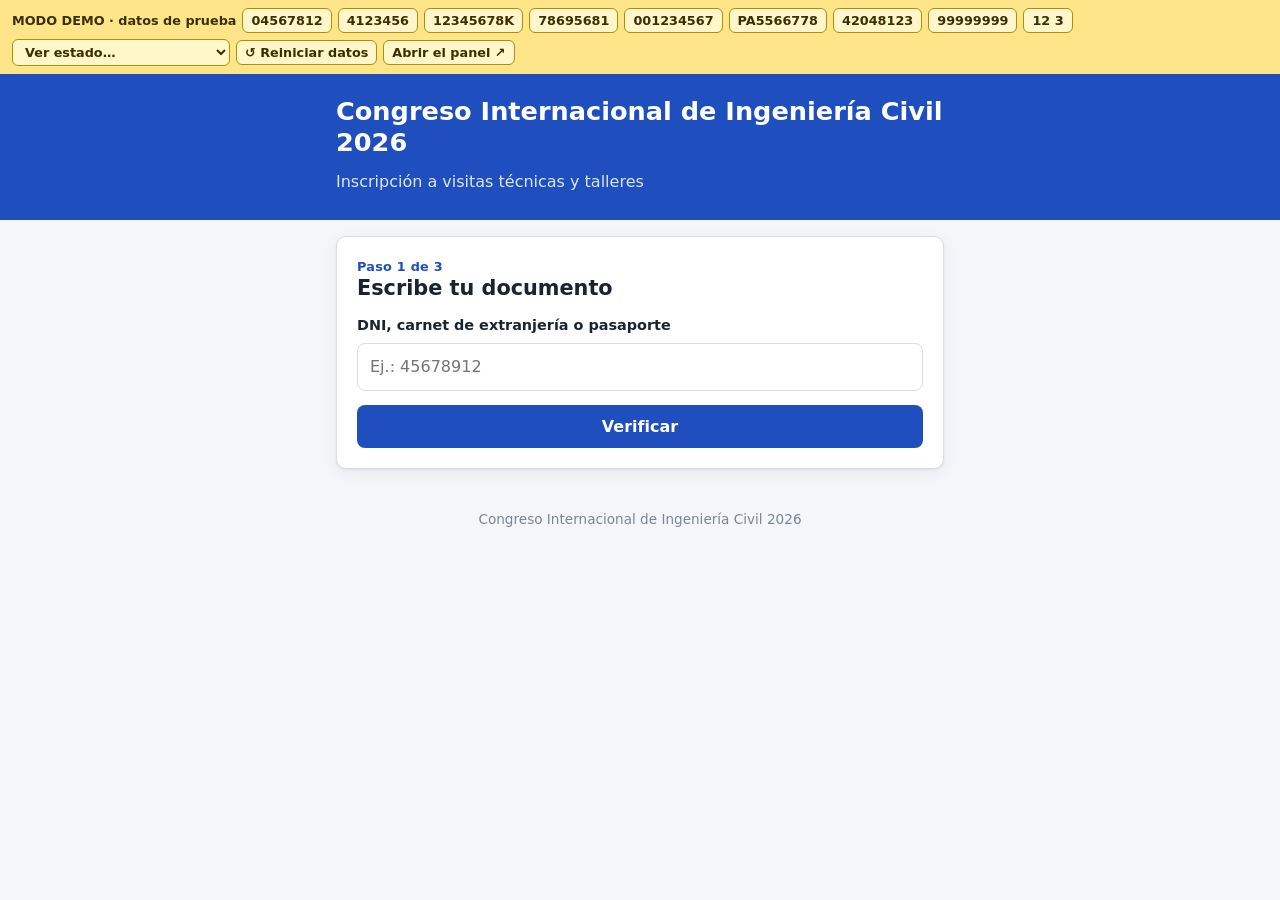
==== docs/index.html @ 5fbedbab "Inscripciones CIIC 2026: base inicial hasta el Sprint 3.2 Sistema de inscripción a visitas técnicas " ====
<!DOCTYPE html>
<html lang="es">
<head>
<meta charset="utf-8">
<meta name="viewport" content="width=device-width, initial-scale=1">
<title>Inscripción · visitas técnicas y talleres</title>
<link rel="stylesheet" href="base.css">
<script src="config.js"></script>
</head>
<body>
<!-- ═══════════════════════════════════════════════════════════════════════
     PÁGINA DEL PARTICIPANTE · contrato v5.5 (documentación, sección 13)
     Para tu diseño: cambia base.css, los textos visibles y el orden visual.
     CONSERVA: ids, atributos data-*, los tres <section data-pantalla> y el
     bloque <script>. La lista completa está en LEEME-DISENO.md.
     ═══════════════════════════════════════════════════════════════════════ -->
<div class="banner" id="banner" role="status" hidden></div>
<div class="demo-cinta" id="demo-cinta" data-demo hidden></div>

<header class="cabecera">
  <div class="contenido">
    <h1 id="evento">Congreso</h1>
    <p>Inscripción a visitas técnicas y talleres</p>
  </div>
</header>

<main class="contenido">
  <!-- Pantalla 1 · documento -->
  <section class="tarjeta" data-pantalla="1" aria-labelledby="t1">
    <div class="paso">Paso 1 de 3</div>
    <h2 id="t1">Escribe tu documento</h2>
    <form id="form-doc" novalidate>
      <label for="doc">DNI, carnet de extranjería o pasaporte</label>
      <input id="doc" name="doc" autocomplete="off" maxlength="20" placeholder="Ej.: 45678912" required>
      <button class="boton ancho-total" id="btn-verificar" type="submit">Verificar</button>
    </form>
    <div id="msg-1" aria-live="polite"></div>
  </section>

  <!-- Pantalla 2 · elección y datos -->
  <section class="tarjeta" data-pantalla="2" aria-labelledby="t2" hidden>
    <div class="paso">Paso 2 de 3</div>
    <h2 id="t2">Elige tus actividades</h2>
    <div id="msg-verif" aria-live="polite"></div>
    <div id="dias"></div>
    <form id="form-datos" novalidate>
      <h3 class="dia">Tus datos</h3>
      <div class="dos-col">
        <div><label for="nombres">Nombres</label><input id="nombres" autocomplete="given-name" maxlength="60" required></div>
        <div><label for="apellidos">Apellidos</label><input id="apellidos" autocomplete="family-name" maxlength="60" required></div>
      </div>
      <label for="correo">Correo institucional</label>
      <input id="correo" type="email" autocomplete="email" maxlength="100" placeholder="nombre.apellido@universidad.edu.pe" required>
      <label for="celular">Celular con WhatsApp</label>
      <div class="fila">
        <select id="pais" aria-label="Código de país">
          <option value="PE">🇵🇪 +51</option><option value="CL">🇨🇱 +56</option><option value="CO">🇨🇴 +57</option>
          <option value="EC">🇪🇨 +593</option><option value="BO">🇧🇴 +591</option><option value="AR">🇦🇷 +54</option>
          <option value="MX">🇲🇽 +52</option><option value="BR">🇧🇷 +55</option><option value="VE">🇻🇪 +58</option>
          <option value="PY">🇵🇾 +595</option><option value="UY">🇺🇾 +598</option><option value="ES">🇪🇸 +34</option><option value="US">🇺🇸 +1</option>
        </select>
        <input id="celular" inputmode="tel" autocomplete="tel-national" maxlength="20" placeholder="987654321" required>
      </div>
      <label class="casilla"><input type="checkbox" id="acepta"> <span>Leí el <button type="button" class="enlace" id="btn-aviso">aviso de privacidad</button> y acepto que la organización use mis datos para esta inscripción y me contacte por WhatsApp para coordinar mis actividades.</span></label>
      <div id="msg-2" aria-live="polite"></div>
      <button class="boton ancho-total" id="btn-confirmar" type="submit">Confirmar inscripción</button>
      <button class="boton secundario ancho-total" id="btn-volver" type="button">Cambiar documento</button>
    </form>
  </section>

  <!-- Pantalla 3 · confirmación (se muestra una sola vez; sin código) -->
  <section class="tarjeta" data-pantalla="3" aria-labelledby="titulo-3" hidden>
    <div class="paso">Paso 3 de 3</div>
    <h2 id="titulo-3">¡Inscripción confirmada!</h2>
    <div class="mensaje" data-estilo="aviso" id="aviso-unica">Esta confirmación se muestra una sola vez: entra ahora a tus grupos o toma una captura de pantalla.</div>
    <dl class="comprobante" id="comprobante"></dl>
    <button class="boton secundario ancho-total" id="btn-imprimir" type="button">Guardar como PDF</button>
    <button class="boton secundario ancho-total" id="btn-inicio" type="button">Volver al inicio</button>
  </section>
</main>
<footer class="pie" id="pie"></footer>

<dialog id="dlg-aviso" aria-labelledby="dlg-aviso-t">
  <h3 id="dlg-aviso-t">Aviso de privacidad</h3>
  <div id="dlg-aviso-texto" class="aviso-texto"></div>
  <div class="botones" style="margin-top:12px"><button class="boton" id="dlg-aviso-ok" type="button">Entendido</button></div>
</dialog>

<script>
(() => {
  'use strict';
  const CFG = window.CIIC_CONFIG || {};
  const DEMO = String(CFG.MODO || '').toLowerCase() === 'demo';
  const API = String(CFG.API_URL || '').trim().replace(/\/+$/, '');
  const ANON = String(CFG.ANON_KEY || '').trim();
  const CABECERAS = Object.assign({ 'Content-Type': 'application/json', apikey: ANON }, /^eyJ/.test(ANON) ? { Authorization: 'Bearer ' + ANON } : {});
  const ESTILO = { ok: 'exito', registrado: 'exito', duplicado: 'aviso', cerrado: 'aviso', recargar: 'aviso', lleno: 'aviso', no_disponible: 'aviso', ocupado: 'aviso',
                   espera: 'aviso', sin_conexion: 'aviso', etapa_no_habilitada: 'info', visita_no_habilitada: 'info', info: 'info' };
  const $ = (id) => document.getElementById(id);
  const el = (tag, attrs, texto) => {      // todo con textContent: nunca innerHTML con datos de personas
    const e = document.createElement(tag);
    Object.entries(attrs || {}).forEach(([k, v]) => { if (v !== undefined && v !== null && v !== false) e.setAttribute(k, v === true ? '' : v); });
    if (texto != null) e.textContent = texto;
    return e;
  };
  const esperar = (ms) => new Promise((r) => setTimeout(r, ms));
  const uuid = () => (crypto.randomUUID ? crypto.randomUUID() : 'xxxxxxxx-xxxx-4xxx-yxxx-xxxxxxxxxxxx'.replace(/[xy]/g, (c) => {
    const r = Math.random() * 16 | 0; return (c === 'x' ? r : (r & 3 | 8)).toString(16); }));

  // Identificador del dispositivo (límite de intentos, R-25)
  const DISPOSITIVO = (() => {
    try { let d = localStorage.getItem('ciic_dispositivo'); if (!d) { d = uuid(); localStorage.setItem('ciic_dispositivo', d); } return d; } catch (e) { return uuid(); }
  })();

  // ── Llamada a la API · R-28 y retroceso: "ocupado" se reintenta rápido; sin red, espera creciente con azar ──
  async function api(datos, paciente, alEsperar) {
    const inicio = Date.now();
    for (let i = 1; ; i++) {
      if (!navigator.onLine) return { ok: false, tipo: 'sin_conexion', mensaje: 'Sin conexión: no se ha enviado nada. Revisa tu internet; la página se actualiza sola al volver.' };
      let r = null, red = false;
      try {
        if (DEMO) r = await window.CIIC_DEMO.api(datos, { dispositivo: DISPOSITIVO, red: 'demo' });
        else {
          const h = await fetch(API + '/rest/v1/rpc/api', { method: 'POST', headers: CABECERAS, body: JSON.stringify({ p: datos }) });
          const j = await h.json().catch(() => null);
          if (j && typeof j === 'object' && ('tipo' in j || 'ok' in j)) r = j; else red = true;
        }
      } catch (e) { red = true; }
      if (r && r.tipo !== 'ocupado') return r;
      if (!paciente && i >= 4) break;
      if (Date.now() - inicio > 180000) break;
      if (i >= 2 && alEsperar) alEsperar();
      const espera = red ? Math.min(8000, 500 * 2 ** (i - 1)) : 500 + Math.random() * 1500;
      await esperar(espera * (0.75 + Math.random() * 0.5));
    }
    return { ok: false, tipo: 'sin_conexion', mensaje: 'No pudimos conectarnos con el sistema. Revisa tu internet e inténtalo otra vez.' };
  }

  // ── Estado de la página ──
  let estado = null, verif = null, actividades = [], sel = [], cuenta = null, finCuenta = 0, tRefresco = null, simOffline = false;
  function pantalla(n) { document.querySelectorAll('[data-pantalla]').forEach((s) => { s.hidden = s.dataset.pantalla !== String(n); }); window.scrollTo({ top: 0 }); }
  const pantallaActual = () => +document.querySelector('[data-pantalla]:not([hidden])').dataset.pantalla;
  function mensaje(caja, r) {
    caja.textContent = '';
    if (!r) return;
    const texto = (r.mensaje || '') + (r.incidencia ? ' (Incidencia ' + r.incidencia + ')' : '');
    caja.appendChild(el('div', { class: 'mensaje', 'data-tipo': r.tipo, 'data-estilo': ESTILO[r.tipo] || 'error', role: ESTILO[r.tipo] === 'exito' ? 'status' : 'alert' }, texto));
  }
  const ocupado = (b, si, t) => { b.disabled = si; if (t) b.textContent = t; };

  // ── Franja: cuenta regresiva (R-27) o sin conexión ──
  function pintarBanner() {
    const b = $('banner');
    if (!navigator.onLine || simOffline) { b.hidden = false; b.dataset.tipo = 'sin_conexion'; b.textContent = 'Sin conexión · la página se actualizará cuando vuelva internet'; return; }
    if (estado && estado.abierto && cuenta != null) {
      const s = Math.max(0, Math.ceil((finCuenta - Date.now()) / 1000));
      b.hidden = false; b.dataset.tipo = 'aviso';
      b.textContent = 'Las inscripciones se cierran en ' + Math.floor(s / 60) + ':' + String(s % 60).padStart(2, '0') + '. Confirma tu elección antes.';
      if (s === 0) { cuenta = null; refrescar(); }
      return;
    }
    b.hidden = true;
  }
  setInterval(pintarBanner, 1000);

  // ── Refresco (R-28): cada "refresco" s, al volver la conexión y al volver a la pestaña; una sola llamada (D3) ──
  async function refrescar() {
    clearTimeout(tRefresco);
    if (navigator.onLine) {
      const p = pantallaActual();
      const e = await api({ action: 'estado', conActividades: p === 2 });
      if (e.tipo === 'estado') {
        estado = e; cuenta = e.cierraEn; finCuenta = Date.now() + (e.cierraEn || 0) * 1000;
        if (p === 2 && verif) {
          if (!e.abierto) volverAlInicio({ tipo: 'cerrado', mensaje: 'Las inscripciones se cerraron antes de que confirmaras. Tu elección no se guardó. Esta página se actualiza sola cuando vuelvan a abrir.' });
          else if (e.ronda !== verif.ronda) volverAlInicio({ tipo: 'recargar', mensaje: 'El sistema se actualizó mientras elegías. Vuelve a verificar tu documento.' }, verif.doc);
          else {
            const puede = e.etapasVisita.includes(verif.etapa);
            if (puede !== verif.puedeVisita) { verif.puedeVisita = puede; mensaje($('msg-verif'), { tipo: 'info', mensaje: puede ? 'Ahora tu etapa también puede elegir visitas técnicas.' : 'Tu etapa se inscribe en 2 talleres.' }); }
            if (e.actividades) { actividades = e.actividades; limpiarSeleccion(); pintarActividades(); }
          }
        } else if (p === 1) {
          const m = $('msg-1').firstChild;
          if (!e.abierto && (!m || m.dataset.tipo !== 'cerrado')) mensaje($('msg-1'), { tipo: 'cerrado', mensaje: 'Las inscripciones están cerradas en este momento. Esta página se actualiza sola cuando abran.' });
          if (e.abierto && m && m.dataset.tipo === 'cerrado') mensaje($('msg-1'), null);
        }
      }
    }
    pintarBanner();
    if (!document.hidden) tRefresco = setTimeout(refrescar, ((estado && estado.refresco) || 20) * 1000 * (0.75 + Math.random() * 0.5));
  }
  window.addEventListener('online', refrescar);
  window.addEventListener('offline', pintarBanner);
  document.addEventListener('visibilitychange', () => { if (!document.hidden) refrescar(); });

  function volverAlInicio(r, doc) { verif = null; sel = []; actividades = []; pantalla(1); $('doc').value = doc || ''; mensaje($('msg-1'), r); }

  // ── Pantalla 1 ──
  const limpiarDoc = (v) => String(v || '').toUpperCase().replace(/[\s.\-]/g, '');
  $('form-doc').addEventListener('submit', async (ev) => {
    ev.preventDefault();
    const doc = $('doc').value;
    if (!/^[A-Z0-9]{6,12}$/.test(limpiarDoc(doc)) || !/\d/.test(doc)) {      // se valida aquí para no gastar intentos
      return mensaje($('msg-1'), { tipo: 'formato', mensaje: 'Revisa el número: escribe tu DNI de 8 dígitos, o tu carnet de extranjería o pasaporte, sin espacios.' });
    }
    ocupado($('btn-verificar'), true, 'Verificando…');
    const r = await api({ action: 'verificar', dni: doc, dispositivo: DISPOSITIVO }, true,
      () => mensaje($('msg-1'), { tipo: 'espera', mensaje: 'Estás en la fila: hay mucha demanda. Seguimos intentando; no recargues la página.' }));
    ocupado($('btn-verificar'), false, 'Verificar');
    if (r.tipo === 'ok') {
      verif = r; actividades = r.actividades || []; sel = [];
      mensaje($('msg-1'), null); mensaje($('msg-verif'), r); mensaje($('msg-2'), null);
      pintarActividades(); pantalla(2);
    } else {
      mensaje($('msg-1'), r);      // incluye "duplicado": solo el aviso, sin datos (R-31)
      if (r.tipo === 'demasiados_intentos') { $('btn-verificar').disabled = true; setTimeout(() => { $('btn-verificar').disabled = false; }, (r.esperaMinutos || 10) * 60000); }
    }
  });

  // ── Pantalla 2 ──
  const dia = (f) => { const m = /^(\d{2})\/(\d{2})\/(\d{4})$/.exec(f); return m ? new Date(+m[3], +m[2] - 1, +m[1]).toLocaleDateString('es-PE', { weekday: 'long', day: 'numeric', month: 'long' }) : f; };
  const clave = (f) => f.slice(6) + f.slice(3, 5) + f.slice(0, 2);
  const act = (id) => actividades.find((a) => a.id === id);
  function motivoBloqueo(a) {      // la página anticipa; la base vuelve a revisar al confirmar
    if (sel.includes(a.id)) return '';
    if (a.lleno) return 'Llena';
    if (a.tipo === 'VISITA' && !verif.puedeVisita) return 'Solo ' + ((estado && estado.etapasVisita) || [1]).map((e) => 'Etapa ' + e).join(' y ');
    const otra = sel.map(act).find(Boolean);
    if (otra && (a.cruzaCon || []).includes(otra.id)) return 'Se cruza con ' + otra.id;
    return '';
  }
  const limpiarSeleccion = () => { sel = sel.filter((id) => { const a = act(id); return a && !a.lleno; }); };
  function pintarActividades() {
    const cont = $('dias'); cont.textContent = '';
    const mismoDia = estado && estado.mismoDia;
    $('t2').textContent = mismoDia ? 'Elige 2 actividades' : 'Elige una actividad por día';
    if (mismoDia) cont.appendChild(el('div', { class: 'mensaje', 'data-estilo': 'info' }, 'Puedes elegir las dos el mismo día si sus horarios no se cruzan.'));
    [...new Set(actividades.map((a) => a.fecha))].sort((x, y) => clave(x).localeCompare(clave(y))).forEach((f) => {
      cont.appendChild(el('h3', { class: 'dia' }, dia(f)));
      actividades.filter((a) => a.fecha === f).forEach((a) => {
        const bloqueo = motivoBloqueo(a);
        const b = el('button', { type: 'button', class: 'opcion', 'data-actividad': a.id, 'data-tipo-actividad': a.tipo, 'aria-pressed': String(sel.includes(a.id)), disabled: !!bloqueo });
        b.appendChild(el('span', { class: 'etiqueta', 'data-tipo': a.tipo }, a.tipo === 'VISITA' ? 'Visita' : 'Taller'));
        const n = el('span', { class: 'nombre' }, a.nombre);
        n.appendChild(el('span', { class: 'detalle' }, a.inicio + '–' + a.fin + ' · ' + a.lugar));
        if (a.descripcion) n.appendChild(el('span', { class: 'detalle' }, a.descripcion));
        b.appendChild(n);
        b.appendChild(el('span', { class: 'quedan' }, bloqueo || 'quedan ' + a.disponibles));
        b.addEventListener('click', () => elegir(a.id));
        cont.appendChild(b);
      });
    });
  }
  function elegir(id) {
    const a = act(id); let aviso = null;
    if (sel.includes(id)) sel = sel.filter((x) => x !== id);
    else {
      if (a.tipo === 'VISITA') { const v = sel.find((x) => act(x) && act(x).tipo === 'VISITA'); if (v) { sel = sel.filter((x) => x !== v); aviso = 'Solo una visita técnica: quitamos ' + act(v).nombre + '.'; } }
      if (!(estado && estado.mismoDia)) sel = sel.filter((x) => act(x) && act(x).fecha !== a.fecha);
      if (sel.length >= 2) aviso = 'Ya elegiste 2: quita una para cambiarla.'; else sel.push(id);
    }
    pintarActividades();
    mensaje($('msg-2'), aviso ? { tipo: 'info', mensaje: aviso } : null);
  }
  $('btn-volver').addEventListener('click', () => volverAlInicio(null));
  $('btn-aviso').addEventListener('click', () => { $('dlg-aviso').showModal(); });
  $('dlg-aviso-ok').addEventListener('click', () => $('dlg-aviso').close());

  let solicitud = null, firma = '';      // R-32: una solicitud por intento; se reusa al reintentar lo mismo
  $('form-datos').addEventListener('submit', async (ev) => {
    ev.preventDefault();
    const datos = { nombres: $('nombres').value.trim(), apellidos: $('apellidos').value.trim(), correo: $('correo').value.trim(), pais: $('pais').value, celular: $('celular').value };
    const cel = datos.celular.replace(/\D/g, '');
    if (sel.length !== 2) return mensaje($('msg-2'), { tipo: 'combinacion_invalida', mensaje: 'Elige 2 actividades.' });
    if (datos.nombres.length < 2) return mensaje($('msg-2'), { tipo: 'datos_invalidos', mensaje: 'Escribe tus nombres.' });
    if (datos.apellidos.length < 2) return mensaje($('msg-2'), { tipo: 'datos_invalidos', mensaje: 'Escribe tus apellidos.' });
    if (!/^[^\s@]+@[^\s@]+\.[^\s@]{2,}$/.test(datos.correo)) return mensaje($('msg-2'), { tipo: 'datos_invalidos', mensaje: 'Escribe tu correo institucional.' });
    if (datos.pais === 'PE' ? !/^9\d{8}$/.test(cel.replace(/^51(?=9\d{8}$)/, '')) : !/^\d{6,14}$/.test(cel))
      return mensaje($('msg-2'), { tipo: 'celular_invalido', mensaje: datos.pais === 'PE' ? 'Revisa tu celular: en Perú son 9 dígitos y empiezan con 9.' : 'Revisa tu celular: entre 6 y 14 dígitos, sin el código de país.' });
    if (!$('acepta').checked) return mensaje($('msg-2'), { tipo: 'sin_consentimiento', mensaje: 'Para inscribirte necesitamos que aceptes el aviso de privacidad y el contacto por WhatsApp.' });
    const p = Object.assign({ action: 'registrar', dni: verif.doc, aceptaPrivacidad: true, aceptaWhatsapp: true, actividades: sel.slice(), ronda: verif.ronda, dispositivo: DISPOSITIVO }, datos);
    const f = JSON.stringify(p);
    if (f !== firma) { firma = f; solicitud = uuid(); }
    p.solicitud = solicitud;
    ocupado($('btn-confirmar'), true, 'Confirmando…');
    const r = await api(p, true, () => mensaje($('msg-2'), { tipo: 'espera', mensaje: 'Estás en la fila: hay mucha demanda. Seguimos intentando; no recargues ni cierres la página.' }));
    ocupado($('btn-confirmar'), false, 'Confirmar inscripción');
    if (r.tipo === 'registrado') { firma = ''; return confirmacion(r); }
    if (r.tipo === 'duplicado' || r.tipo === 'cerrado') return volverAlInicio(r);
    if (r.tipo === 'recargar') return volverAlInicio(r, verif.doc);
    if (r.tipo === 'solicitud_repetida') firma = '';
    if (r.actividades) actividades = r.actividades;
    if (r.tipo === 'lleno' && r.actividadId) sel = sel.filter((x) => x !== r.actividadId);
    if (r.tipo === 'visita_no_habilitada') sel = sel.filter((x) => act(x) && act(x).tipo !== 'VISITA');
    limpiarSeleccion(); pintarActividades();
    mensaje($('msg-2'), r);
  });

  // ── Pantalla 3 · confirmación única (R-31: sin código) ──
  function confirmacion(r) {
    const dl = $('comprobante'); dl.textContent = '';
    const fila = (t, nodo) => { dl.appendChild(el('dt', {}, t)); dl.appendChild(nodo); };
    fila('Documento', el('dd', {}, r.doc));
    fila('Etapa', el('dd', {}, 'Etapa ' + r.etapa));
    (r.actividades || []).forEach((a) => {
      const dd = el('dd', { 'data-actividad': a.id }, (a.tipo === 'VISITA' ? 'Visita · ' : 'Taller · ') + a.nombre);
      dd.appendChild(el('small', {}, a.inicio + '–' + a.fin + ' · ' + a.lugar));
      if (a.descripcion) dd.appendChild(el('small', {}, a.descripcion));
      if (a.grupoModo === 'MANUAL') dd.appendChild(el('small', { 'data-grupo': 'manual' }, 'La organización te agregará al grupo de WhatsApp con tu número ' + r.celular + '. Si no es correcto, escríbenos.'));
      else if (a.grupo) {
        dd.appendChild(el('a', { class: 'boton whatsapp chico', href: a.grupo, target: '_blank', rel: 'noopener', 'data-grupo': 'enlace' }, 'Unirme al grupo ' + (a.tipo === 'VISITA' ? 'de la visita' : 'del taller')));
        dd.appendChild(el('small', {}, 'Un administrador aprobará tu ingreso.'));
      } else dd.appendChild(el('small', { 'data-grupo': 'pendiente' }, 'Aún no hay grupo: te escribiremos por WhatsApp.'));
      fila(dia(a.fecha), dd);
    });
    verif = null; sel = [];
    pantalla(3);
  }
  $('btn-imprimir').addEventListener('click', () => window.print());
  $('btn-inicio').addEventListener('click', () => volverAlInicio(null));

  // ── Modo demo: cinta con documentos de prueba (data-demo: no es parte del diseño) ──
  function cintaDemo() {
    const c = $('demo-cinta'); c.hidden = false;
    c.appendChild(el('b', {}, 'MODO DEMO · datos de prueba '));
    window.CIIC_DEMO.documentosDePrueba.forEach((d) => {
      const b = el('button', { type: 'button', title: d.caso }, d.doc);
      b.addEventListener('click', () => { if (pantallaActual() !== 1) volverAlInicio(null); $('doc').value = d.doc; $('doc').focus(); mensaje($('msg-1'), { tipo: 'info', mensaje: 'Prueba: ' + d.caso }); });
      c.appendChild(b);
    });
    const sel = el('select', { 'aria-label': 'Ver estado' });
    [['', 'Ver estado…'], ['espera', 'Fila de espera'], ['sin_conexion', 'Sin conexión'], ['cuenta', 'Cuenta regresiva'], ['cerrado', 'Cerrado'],
     ['intentos', 'Demasiados intentos'], ['error', 'Error del sistema'], ['p2', 'Pantalla 2 · elegir'], ['p3', 'Pantalla 3 · confirmación'], ['reset', 'Restablecer']]
      .forEach(([v, t]) => sel.appendChild(el('option', { value: v }, t)));
    sel.addEventListener('change', () => { simular(sel.value); sel.value = ''; });
    c.appendChild(sel);
    const r = el('button', { type: 'button' }, '↺ Reiniciar datos');
    r.addEventListener('click', () => { window.CIIC_DEMO.reiniciar(); volverAlInicio({ tipo: 'info', mensaje: 'Datos de prueba reiniciados.' }); refrescar(); });
    c.appendChild(r);
    c.appendChild(el('a', { href: 'panel.html', target: '_blank' }, 'Abrir el panel ↗'));
  }
  // Fuerza estados visuales para diseñarlos (solo modo demo)
  async function simular(cual) {
    simOffline = false; cuenta = null;
    if (cual === 'reset' || cual === 'cerrado' || cual === 'intentos' || cual === 'error' || cual === 'espera') volverAlInicio(null);
    if (cual === 'espera') { mensaje($('msg-1'), { tipo: 'espera', mensaje: 'Estás en la fila: hay mucha demanda. Seguimos intentando; no recargues la página.' }); ocupado($('btn-verificar'), true, 'Verificando…'); setTimeout(() => ocupado($('btn-verificar'), false, 'Verificar'), 8000); }
    if (cual === 'sin_conexion') { simOffline = true; mensaje($('msg-1'), { tipo: 'sin_conexion', mensaje: 'Sin conexión: no se ha enviado nada. Revisa tu internet; la página se actualiza sola al volver.' }); }
    if (cual === 'cuenta') { cuenta = 90; finCuenta = Date.now() + 90000; }
    if (cual === 'cerrado') mensaje($('msg-1'), { tipo: 'cerrado', mensaje: 'Las inscripciones están cerradas en este momento. Esta página se actualiza sola cuando abran.' });
    if (cual === 'intentos') mensaje($('msg-1'), { tipo: 'demasiados_intentos', mensaje: 'Hiciste 4 intentos con documentos que no encontramos. Espera 10 minutos o escríbenos para ayudarte.' });
    if (cual === 'error') mensaje($('msg-1'), { tipo: 'error_servidor', mensaje: 'Ocurrió un error en el sistema. Intenta de nuevo en unos segundos.', incidencia: 'INC-0007' });
    if (cual === 'p2') { volverAlInicio(null); $('doc').value = '04567812'; $('form-doc').requestSubmit(); }
    if (cual === 'p3') {
      const e = await api({ action: 'estado', conActividades: true }); const acts = e.actividades || [];
      const muestra = (id, extra) => Object.assign({}, acts.find((a) => a.id === id) || acts[0], extra);
      confirmacion({ doc: '04567812', etapa: 1, celular: '+51987654321', actividades: [muestra('VIS01', { grupoModo: 'ENLACE', grupo: 'https://chat.whatsapp.com/PRUEBA' }), muestra('TAL10', { grupoModo: 'ENLACE', grupo: '' }), muestra('VIS11', { grupoModo: 'MANUAL', grupo: null })] });
    }
    pintarBanner();
  }
  const cargarScript = (src) => new Promise((ok, mal) => { const s = document.createElement('script'); s.src = src; s.onload = ok; s.onerror = mal; document.head.appendChild(s); });

  // ── Inicio ──
  (async () => {
    if (CFG.NOMBRE_EVENTO) { $('evento').textContent = CFG.NOMBRE_EVENTO; document.title = 'Inscripción · ' + CFG.NOMBRE_EVENTO; }
    $('pie').textContent = CFG.CONTACTO ? '¿Dudas? Escríbenos: ' + CFG.CONTACTO : (CFG.NOMBRE_EVENTO || '');
    $('dlg-aviso-texto').textContent = CFG.AVISO_PRIVACIDAD || 'Falta el aviso de privacidad en config.js.';
    if (DEMO) {
      try { if (!window.CIIC_DEMO) { await cargarScript('demo/datos-demo.js'); await cargarScript('demo/demo-api.js'); } cintaDemo(); }
      catch (e) { return mensaje($('msg-1'), { tipo: 'config', mensaje: 'No se pudo cargar el modo demo (carpeta demo/).' }); }
    } else if (!/^https?:\/\//.test(API) || !ANON || /PEGA_AQUI/.test(API + ANON)) {
      $('btn-verificar').disabled = true;
      return mensaje($('msg-1'), { tipo: 'config', mensaje: 'Falta configurar el sistema: pega API_URL y ANON_KEY en config.js, o usa MODO: "demo".' });
    }
    refrescar();
  })();
})();
</script>
</body>
</html>
---- docs/base.css ----
/* ════════════════════════════════════════════════════════════════════════
   CIIC 2026 · Inscripciones · estilos BASE (contrato v5.5)
   Página (index.html) y panel (panel.html) usan solo este archivo.
   Para tu diseño de autor: cambia las variables de :root y los componentes
   de abajo. NO cambies ids, data-* ni la estructura: el JavaScript y el
   tester dependen de ellos (documentación v5.1, secciones 11 y 12).
   ════════════════════════════════════════════════════════════════════════ */
:root {
  --fondo: #f4f6fa;  --hoja: #ffffff;  --borde: #d8dee9;  --suave: #eef2f8;
  --tinta: #1b2333;  --tinta-2: #4b5567;  --tinta-3: #7b8597;
  --acento: #1f4fbf; --acento-suave: #e6edfb; --sobre-acento: #ffffff;
  --exito: #1e7f4f;  --aviso: #b76a00;  --error: #c0353f;  --info: #2459d6;  --whatsapp: #1f8c5c;
  --radio: 10px;  --sombra: 0 1px 2px rgba(20, 30, 50, .06), 0 4px 16px rgba(20, 30, 50, .06);
  --letra: system-ui, -apple-system, "Segoe UI", Roboto, "Helvetica Neue", Arial, sans-serif;
  --mono: ui-monospace, "SFMono-Regular", Consolas, monospace;
  color-scheme: light;
}
@media (prefers-color-scheme: dark) {
  :root {
    --fondo: #0f1420; --hoja: #171e2c; --borde: #2c3547; --suave: #1e2738;
    --tinta: #e6eaf2; --tinta-2: #b0b9c9; --tinta-3: #7f8a9e;
    --acento: #7fa2ff; --acento-suave: #1f2a47; --sobre-acento: #0f1420;
    --exito: #4cc48a; --aviso: #f0a542; --error: #f06a74; --info: #7fa2ff; --whatsapp: #4cc48a;
    color-scheme: dark;
  }
}
* { box-sizing: border-box; }
html { -webkit-text-size-adjust: 100%; }
body { margin: 0; background: var(--fondo); color: var(--tinta); font: 16px/1.5 var(--letra); }
[hidden] { display: none !important; }
a { color: var(--acento); }
:focus-visible { outline: 3px solid var(--acento); outline-offset: 2px; }
h1, h2, h3 { line-height: 1.2; margin: 0 0 .5em; }
h1 { font-size: 1.6rem; } h2 { font-size: 1.3rem; } h3 { font-size: 1.05rem; }
small, .tenue { color: var(--tinta-3); }
code { font-family: var(--mono); font-size: .85em; }

/* Estructura */
.cabecera { background: var(--acento); color: var(--sobre-acento); padding: 22px 16px 26px; }
.cabecera .contenido { max-width: 640px; margin: 0 auto; }
.cabecera p { margin: 4px 0 0; opacity: .85; }
.contenido { max-width: 640px; margin: 0 auto; padding: 0 16px; }
.ancho { max-width: 1180px; }
.tarjeta { background: var(--hoja); border: 1px solid var(--borde); border-radius: var(--radio); box-shadow: var(--sombra); padding: 20px; margin: 16px 0; }
.paso { font-size: .8rem; font-weight: 700; color: var(--acento); letter-spacing: .02em; }
.pie { text-align: center; color: var(--tinta-3); font-size: .85rem; padding: 24px 16px 40px; }

/* Franja superior: cuenta regresiva o sin conexión */
.banner { position: sticky; top: 0; z-index: 10; padding: 10px 16px; text-align: center; font-weight: 600; font-size: .92rem; color: #fff; background: var(--aviso); }
.banner[data-tipo="sin_conexion"] { background: var(--tinta-3); }

/* Formularios */
label { display: block; font-weight: 600; font-size: .9rem; margin: 14px 0 6px; }
input, select, textarea { font: inherit; width: 100%; padding: 11px 12px; border: 1.5px solid var(--borde); border-radius: 8px; background: var(--hoja); color: var(--tinta); min-width: 0; }
input:focus, select:focus, textarea:focus { border-color: var(--acento); outline: none; box-shadow: 0 0 0 3px var(--acento-suave); }
.fila { display: flex; gap: 8px; align-items: center; }
.fila > select { width: auto; flex: none; }
.casilla { display: flex; gap: 10px; align-items: flex-start; font-weight: 400; font-size: .92rem; color: var(--tinta-2); }
.casilla input { width: 18px; height: 18px; margin-top: 2px; flex: none; accent-color: var(--acento); }

/* Botones */
.boton { display: inline-flex; justify-content: center; align-items: center; gap: 8px; font: 600 1rem var(--letra); padding: 12px 18px; border: 0; border-radius: 8px;
  background: var(--acento); color: var(--sobre-acento); cursor: pointer; text-decoration: none; }
.boton:hover { filter: brightness(1.08); }
.boton:disabled { opacity: .5; cursor: not-allowed; }
.boton.ancho-total { width: 100%; margin-top: 14px; }
.boton.secundario { background: var(--acento-suave); color: var(--acento); }
.boton.peligro { background: var(--error); color: #fff; }
.boton.chico { padding: 6px 10px; font-size: .85rem; }
.boton.whatsapp { background: var(--whatsapp); color: #fff; }

/* Mensajes: data-tipo = tipo de respuesta de la API */
.mensaje { margin-top: 12px; padding: 11px 13px; border-radius: 8px; border-left: 4px solid var(--error); background: var(--suave); font-size: .93rem; }
.mensaje[data-estilo="exito"] { border-color: var(--exito); }
.mensaje[data-estilo="aviso"] { border-color: var(--aviso); }
.mensaje[data-estilo="info"]  { border-color: var(--info); }

/* Pantalla 2: actividades */
.dia { font-weight: 700; margin: 20px 0 8px; text-transform: capitalize; }
.opcion { display: grid; grid-template-columns: auto minmax(0, 1fr) auto; gap: 10px; align-items: start; width: 100%; text-align: left; padding: 12px;
  margin-bottom: 8px; border: 1.5px solid var(--borde); border-radius: var(--radio); background: var(--hoja); color: var(--tinta); font: inherit; cursor: pointer; }
.opcion[aria-pressed="true"] { border-color: var(--acento); background: var(--acento-suave); }
.opcion:disabled { opacity: .5; cursor: not-allowed; }
.etiqueta { font-size: .75rem; font-weight: 700; padding: 2px 8px; border-radius: 99px; border: 1px solid currentColor; white-space: nowrap; }
.etiqueta[data-tipo="VISITA"] { color: var(--aviso); }
.etiqueta[data-tipo="TALLER"] { color: var(--info); }
.opcion .detalle { display: block; font-size: .85rem; color: var(--tinta-3); margin-top: 2px; }
.opcion .quedan { font-size: .85rem; color: var(--tinta-2); white-space: nowrap; }

/* Pantalla 3: comprobante */
.codigo { font: 700 1.9rem var(--mono); letter-spacing: .08em; color: var(--acento); background: var(--acento-suave); display: inline-block; padding: 10px 16px; border-radius: 8px; }
.comprobante { display: grid; grid-template-columns: minmax(0, 130px) minmax(0, 1fr); gap: 8px 14px; margin: 16px 0 0; }
.comprobante dt { color: var(--tinta-3); font-size: .9rem; }
.comprobante dd { margin: 0; font-weight: 600; }
.comprobante dd small { display: block; font-weight: 400; }
.comprobante .boton { margin-top: 8px; }
@media (max-width: 520px) { .comprobante { grid-template-columns: 1fr; } .comprobante dt { margin-top: 8px; } }

/* ── Panel ── */
.franja { font-weight: 700; padding: 10px 14px; border-radius: 8px; border: 1.5px solid currentColor; background: var(--hoja); margin: 12px 0; }
.franja[data-estado="abierto"] { color: var(--exito); }
.franja[data-estado="cerrado"] { color: var(--aviso); }
.pestanas { display: flex; flex-wrap: wrap; gap: 4px; border-bottom: 1.5px solid var(--borde); margin-top: 8px; }
.pestanas button { font: 600 .95rem var(--letra); padding: 10px 14px; border: 0; border-bottom: 3px solid transparent; background: none; color: var(--tinta-2); cursor: pointer; }
.pestanas button[aria-selected="true"] { color: var(--acento); border-bottom-color: var(--acento); }
.rejilla { display: grid; grid-template-columns: repeat(auto-fit, minmax(320px, 1fr)); gap: 16px; }
.rejilla > .tarjeta { margin: 0; }
.control { display: flex; justify-content: space-between; align-items: center; gap: 12px; padding: 12px 0; border-bottom: 1px solid var(--borde); }
.control:last-child { border-bottom: 0; }
.control > div:first-child { min-width: 0; }
.control small { display: block; }
.botones { display: flex; flex-wrap: wrap; gap: 6px; align-items: center; }
.chip { font: 600 .85rem var(--letra); padding: 6px 12px; border-radius: 99px; border: 1.5px solid var(--acento); background: var(--hoja); color: var(--acento); cursor: pointer; }
.chip[aria-pressed="true"] { background: var(--acento); color: var(--sobre-acento); }
.interruptor { flex: none; width: 48px; height: 28px; border-radius: 99px; border: 1.5px solid var(--borde); background: var(--suave); position: relative; cursor: pointer; padding: 0; }
.interruptor::after { content: ""; position: absolute; top: 3px; left: 3px; width: 19px; height: 19px; border-radius: 50%; background: var(--tinta-3); transition: left .15s; }
.interruptor[aria-checked="true"] { background: var(--exito); border-color: var(--exito); }
.interruptor[aria-checked="true"]::after { left: 24px; background: #fff; }
@media (prefers-reduced-motion: reduce) { .interruptor::after { transition: none; } }
.numeros { display: grid; grid-template-columns: repeat(auto-fit, minmax(100px, 1fr)); gap: 8px; }
.numeros div { background: var(--suave); border-radius: 8px; padding: 10px; font-size: .8rem; color: var(--tinta-2); }
.numeros b { display: block; font-size: 1.4rem; color: var(--tinta); }
.act { display: grid; grid-template-columns: minmax(0, 1fr) auto; gap: 8px; align-items: center; padding: 10px 0; border-bottom: 1px solid var(--borde); }
.act[data-publicada="false"] { opacity: .6; }
.barra { height: 6px; background: var(--suave); border-radius: 3px; overflow: hidden; margin: 6px 0 4px; }
.barra span { display: block; height: 100%; background: var(--info); }
.barra span[data-llena="true"] { background: var(--error); }
.lista-larga { max-height: 520px; overflow: auto; }
.tabla { width: 100%; overflow-x: auto; }
.tabla table { width: 100%; border-collapse: collapse; font-size: .9rem; }
.tabla th, .tabla td { text-align: left; padding: 8px; border-bottom: 1px solid var(--borde); vertical-align: top; }
.tabla th { position: sticky; top: 0; background: var(--hoja); font-size: .82rem; color: var(--tinta-2); }
.estado { font-size: .75rem; font-weight: 700; padding: 2px 8px; border-radius: 99px; border: 1px solid currentColor; white-space: nowrap; }
.estado[data-v="CONFIRMADO"], .estado[data-v="ok"] { color: var(--exito); }
.estado[data-v="ANULADO"], .estado[data-v="mal"] { color: var(--error); }
.estado[data-v="SIN_INSCRIBIR"], .estado[data-v="neutro"] { color: var(--tinta-3); }
.estado[data-v="aviso"] { color: var(--aviso); }
.formulario { display: grid; grid-template-columns: repeat(auto-fit, minmax(200px, 1fr)); gap: 0 12px; }
.formulario .completo { grid-column: 1 / -1; }
.avisos { position: fixed; right: 16px; bottom: 16px; z-index: 20; max-width: min(420px, calc(100% - 32px)); }
.avisos .mensaje { box-shadow: var(--sombra); background: var(--hoja); }
dialog { border: 1px solid var(--borde); border-radius: var(--radio); padding: 22px; max-width: 460px; width: calc(100% - 32px); background: var(--hoja); color: var(--tinta); box-shadow: var(--sombra); }
dialog::backdrop { background: rgba(10, 15, 25, .55); }
.qr { background: #fff; padding: 8px; border-radius: 8px; width: 200px; height: 200px; }

/* ── v5.4: elementos nuevos ── */
.cabecera-fila { display: flex; justify-content: space-between; align-items: center; gap: 12px; flex-wrap: wrap; }
.dos-col { display: grid; grid-template-columns: repeat(auto-fit, minmax(200px, 1fr)); gap: 0 12px; }
.enlace { background: none; border: 0; padding: 0; font: inherit; color: var(--acento); text-decoration: underline; cursor: pointer; }
.casilla span { flex: 1; }
.aviso-texto { white-space: pre-line; font-size: .92rem; color: var(--tinta-2); max-height: 60vh; overflow: auto; }
input.corto, select.corto { width: 90px; }
.franja[data-alerta="si"] { color: var(--error); border-width: 2px; }
.opcion .nombre { min-width: 0; }
/* Cinta del modo demo: no es parte del diseño (data-demo) */
.demo-cinta { display: flex; flex-wrap: wrap; gap: 6px; align-items: center; padding: 8px 12px; font: 600 .8rem var(--letra); color: #3b2f00; background: #ffe58a; }
.demo-cinta button, .demo-cinta a { font: 600 .8rem var(--letra); padding: 4px 8px; border: 1px solid #b38f00; border-radius: 6px; background: #fff6cc; color: #3b2f00; cursor: pointer; text-decoration: none; }
@media print { .demo-cinta, .banner, #btn-imprimir, #btn-inicio { display: none !important; } }
.titulo-seccion { margin: 26px 0 4px; font-size: 1.15rem; }
.demo-cinta select { width: auto; padding: 4px 8px; font: 600 .8rem var(--letra); border: 1px solid #b38f00; border-radius: 6px; background: #fff6cc; color: #3b2f00; }
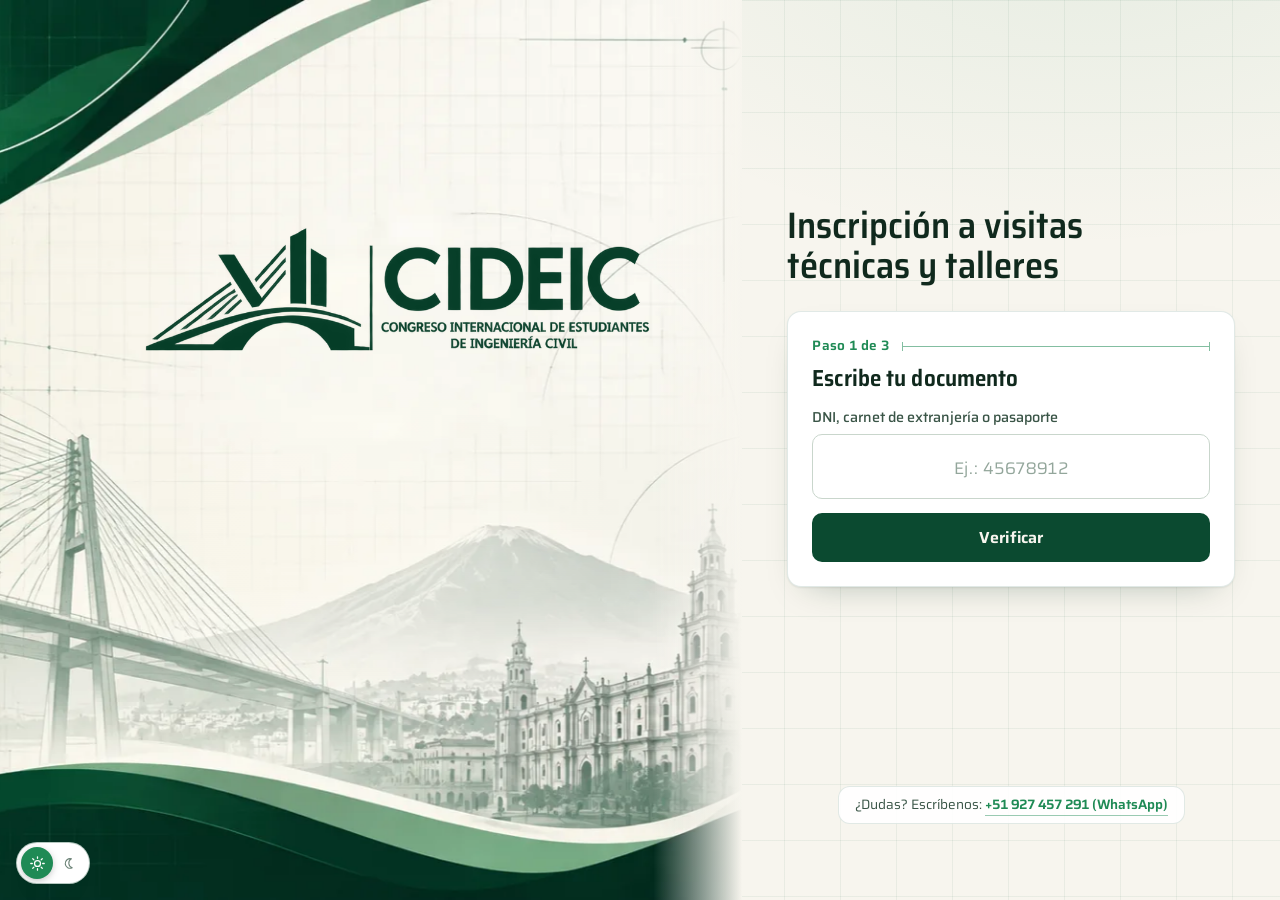
==== commit 70d6559c: "Sprint 5: tema CIDEIC y aviso de privacidad final Tema en docs/tema, nombre del congreso, contacto y" ====
--- a/docs/index.html
+++ b/docs/index.html
@@ -1,13 +1,29 @@
 <!DOCTYPE html>
-<html lang="es">
+<html lang="es" class="t-participante">
 <head>
 <meta charset="utf-8">
 <meta name="viewport" content="width=device-width, initial-scale=1">
 <title>Inscripción · visitas técnicas y talleres</title>
 <link rel="stylesheet" href="base.css">
+<script>(function(){var t=null;try{t=localStorage.getItem("cideic_tema")}catch(e){}if(t!=="claro"&&t!=="oscuro")t=window.matchMedia&&matchMedia("(prefers-color-scheme: light)").matches?"claro":"oscuro";document.documentElement.setAttribute("data-tema",t)})();</script>
+<link rel="preconnect" href="https://fonts.googleapis.com">
+<link rel="preconnect" href="https://fonts.gstatic.com" crossorigin>
+<link rel="stylesheet" href="https://fonts.googleapis.com/css2?family=Saira:wdth,wght@75..125,300..800&display=swap" media="print" onload="this.media='all'">
+<link rel="stylesheet" href="tema/participante.css">
 <script src="config.js"></script>
 </head>
 <body>
+<!-- Tema CIDEIC · escena decorativa (no forma parte del contrato: se puede quitar sin romper nada) -->
+<div class="escena" aria-hidden="true">
+  <div class="cuadro">
+    <div class="lienzo alto"><div class="capa c-cielo"><i class="v-oscuro"></i><i class="v-claro"></i></div></div>
+    <div class="lienzo bajo"><div class="capa c-paisaje"><i class="v-oscuro"><b class="nitida"></b><b class="difusa"></b></i><i class="v-claro"><b class="nitida"></b><b class="difusa"></b></i><i class="aura"></i></div></div>
+  </div>
+  <div class="velo"></div>
+  <div class="escena-logo"><div class="fila-logo v-oscuro"><img class="l-marca" alt="" src="tema/img/logo-marca-oscuro.webp"><img class="l-linea" alt="" src="tema/img/logo-linea-oscuro.webp"><img class="l-texto" alt="" src="tema/img/logo-texto-oscuro.webp"></div><div class="fila-logo v-claro"><img class="l-marca" alt="" src="tema/img/logo-marca-claro.webp"><img class="l-linea" alt="" src="tema/img/logo-linea-claro.webp"><img class="l-texto" alt="" src="tema/img/logo-texto-claro.webp"></div></div>
+</div>
+<button type="button" class="tema-btn" role="switch" aria-checked="true" aria-label="Modo oscuro" title="Cambiar entre modo claro y oscuro"><span class="tema-pista" aria-hidden="true"><span class="tema-perilla"></span><svg class="i-sol" viewBox="0 0 24 24" fill="none" stroke="currentColor" stroke-width="1.8" stroke-linecap="round" aria-hidden="true"><circle cx="12" cy="12" r="4.2"/><path d="M12 2.5v2.2M12 19.3v2.2M2.5 12h2.2M19.3 12h2.2M5.3 5.3l1.6 1.6M17.1 17.1l1.6 1.6M5.3 18.7l1.6-1.6M17.1 6.9l1.6-1.6"/></svg><svg class="i-luna" viewBox="0 0 24 24" fill="none" stroke="currentColor" stroke-width="1.8" stroke-linejoin="round" aria-hidden="true"><path d="M20 14.5A8 8 0 0 1 9.5 4a8 8 0 1 0 10.5 10.5Z"/></svg></span></button>
+<script>document.body.classList.add('en-inicio');</script>
 <!-- ═══════════════════════════════════════════════════════════════════════
      PÁGINA DEL PARTICIPANTE · contrato v5.5 (documentación, sección 13)
      Para tu diseño: cambia base.css, los textos visibles y el orden visual.
@@ -19,6 +35,7 @@
 
 <header class="cabecera">
   <div class="contenido">
+    <img class="marca v-oscuro" src="tema/img/cabecera-oscuro.webp" alt="CIDEIC · Congreso Internacional de Estudiantes de Ingeniería Civil" width="510" height="130"><img class="marca v-claro" src="tema/img/cabecera-claro.webp" alt="CIDEIC · Congreso Internacional de Estudiantes de Ingeniería Civil" width="510" height="130">
     <h1 id="evento">Congreso</h1>
     <p>Inscripción a visitas técnicas y talleres</p>
   </div>
@@ -375,5 +392,6 @@
   })();
 })();
 </script>
+<script src="tema/participante.js"></script>
 </body>
 </html>
--- a/docs/tema/participante.css
+++ b/docs/tema/participante.css
@@ -0,0 +1,297 @@
+/* ════════════════════════════════════════════════════════════════════════
+   TEMA CIDEIC v3.1 · modos oscuro y claro, alternancia fluida
+   Se carga DESPUÉS de los estilos base: solo cambia variables y apariencia.
+   No toca ids, data-* ni estructura. La escena (.escena) es decorativa.
+   v3: · el paisaje (puente, volcán, ciudad e iglesia) entra como UN bloque:
+         fundido + ascenso + enfoque, y el logo entra a compás con él;
+       · las versiones clara y oscura están siempre cargadas y se funden;
+   v3.1: · la cinemática arranca cuando la página ya cargó y las imágenes están
+         decodificadas (antes arrancaba a tirones mientras cargaba);
+       · el cambio de modo es un fundido de la tarjeta gráfica (el círculo
+         redibujaba toda la pantalla en cada cuadro); sin colores registrados
+         con @property, que hacían 3 veces más lento cada cambio.
+   Rendimiento: sin backdrop-filter, sin fondos "fixed", sin máscaras CSS,
+   sin desenfoque en vivo (el desenfoque es una imagen aparte de 1,5 KB):
+   solo se animan opacidad y transform.
+   ════════════════════════════════════════════════════════════════════════ */
+:root {
+  --fondo: #012617;  --noche: #01170e;  --hoja: #08301f;  --borde: #1f4d39;  --suave: #0d3a28;
+  --tinta: #eef3ea;  --tinta-2: #bfd3c5;  --tinta-3: #88a998;
+  --acento: #eef3ea; --acento-hover: #ffffff; --acento-suave: rgba(238, 243, 234, .1); --sobre-acento: #022417;
+  --menta: #5cc28a;  --menta-suave: rgba(92, 194, 138, .14);  --sobre-menta: #01170e;
+  --exito: #5fd08f;  --aviso: #f2b45a;  --error: #ff8a7a;  --info: #5cc28a;  --whatsapp: #1f9d5a;
+  --linea: rgba(238, 243, 234, .11);  --linea-fuerte: rgba(238, 243, 234, .3);
+  --campo: #04241a;  --placeholder: #5f8572;  --tile: #052a1c;
+  --tarjeta: #0a3424;  --tarjeta-panel: #072c1e;  --cabecera: #021d12;
+  --rejilla: rgba(150, 220, 180, .045);  --brillo: rgba(92, 194, 138, .16);  --aura: rgba(120, 214, 160, .2);
+  --velo-alto: rgba(1, 34, 21, .96);  --velo-medio: rgba(1, 34, 21, .6);  --velo-bajo: rgba(1, 23, 14, .3);
+  --opacidad-fondo: .3;
+  --radio: 14px;
+  --sombra: 0 18px 40px -22px rgba(0, 0, 0, .7), 0 1px 3px rgba(0, 0, 0, .25);
+  --letra: "Saira", "Segoe UI", system-ui, -apple-system, Roboto, Arial, sans-serif;
+  --w-escena: min(88.3vh, 58vw);
+  --logo-w: min(88vw, 600px);
+  --logo-top: 13vh;
+  /* compás de la entrada: una sola curva para escena, logo y formulario */
+  --curva: cubic-bezier(.16, .72, .18, 1);
+  --curva-logo: cubic-bezier(.3, .7, .2, 1);
+  --cambio: .8s;
+  color-scheme: dark;
+}
+:root[data-tema="claro"] {
+  --fondo: #f7f5ee;  --noche: #eef0e8;  --hoja: #ffffff;  --borde: #c9d6cc;  --suave: #eef3ee;
+  --tinta: #10291d;  --tinta-2: #3a5547;  --tinta-3: #6b8276;
+  --acento: #0b4a30; --acento-hover: #0e5c3b; --acento-suave: rgba(11, 74, 48, .08); --sobre-acento: #f7f5ee;
+  --menta: #1f8a55;  --menta-suave: rgba(31, 138, 85, .1);  --sobre-menta: #ffffff;
+  --exito: #1e7f4f;  --aviso: #b26a00;  --error: #c0353f;  --info: #1f8a55;  --whatsapp: #1f8c5c;
+  --linea: rgba(11, 74, 48, .12);  --linea-fuerte: rgba(11, 74, 48, .3);
+  --campo: #ffffff;  --placeholder: #93a69b;  --tile: #f6f8f4;
+  --tarjeta: #ffffff;  --tarjeta-panel: #ffffff;  --cabecera: #fbfaf5;
+  --rejilla: rgba(11, 74, 48, .06);  --brillo: rgba(31, 138, 85, .08);  --aura: rgba(255, 252, 240, .55);
+  --velo-alto: rgba(247, 245, 238, .97);  --velo-medio: rgba(247, 245, 238, .7);  --velo-bajo: rgba(247, 245, 238, .35);
+  --opacidad-fondo: .45;
+  --sombra: 0 14px 34px -20px rgba(11, 50, 30, .35), 0 1px 2px rgba(11, 50, 30, .08);
+  color-scheme: light;
+}
+:root[data-tema="claro"] .boton.peligro { color: #fff; }
+:root[data-tema="claro"] .banner[data-tipo="sin_conexion"] { background: #5d7568; }
+
+/* Versión de cada pieza según el modo: en la escena se FUNDEN (las dos están
+   siempre cargadas, así no hay parpadeo); en la cabecera se intercambian.
+   Fondos (cielo y paisaje, opacos): la versión clara va encima y es la única que
+   se funde; la oscura queda debajo y solo se oculta al terminar (sin "bache" de opacidad). */
+.escena .capa .v-oscuro { transition: opacity 0s; }
+:root[data-tema="claro"] .escena .capa .v-oscuro { opacity: 0; transition: opacity 0s linear var(--cambio); }
+.escena .capa .v-claro, .escena .fila-logo { transition: opacity var(--cambio) ease; }
+:root:not([data-tema="claro"]) .escena .v-claro, :root[data-tema="claro"] .escena .fila-logo.v-oscuro { opacity: 0; }
+:root[data-tema="claro"] .marca.v-oscuro, :root:not([data-tema="claro"]) .marca.v-claro { display: none !important; }
+/* mientras el navegador revela el modo nuevo en círculo, la escena cambia de golpe (debajo del círculo) */
+:root.tema-vt .escena .capa i, :root.tema-vt .escena .fila-logo { transition: none !important; }
+/* cambio de modo: fundido de toda la página que hace la tarjeta gráfica (sin redibujar cuadro a cuadro) */
+::view-transition-group(root), ::view-transition-old(root), ::view-transition-new(root) {
+  animation-duration: .6s; animation-timing-function: cubic-bezier(.4, 0, .2, 1); }
+/* la cinemática espera a que la página termine de cargar e imágenes listas (así no arranca a tirones) */
+:root:not(.escena-lista) .escena *, :root:not(.escena-lista) .tema-btn { animation-play-state: paused !important; }
+/* navegadores sin View Transitions: los colores cambian al instante y la escena se funde sola */
+
+html { background: var(--noche); }
+body { min-height: 100vh; background: var(--fondo); font-feature-settings: "tnum" 1; }
+h1, h2, h3 { font-stretch: 87.5%; font-weight: 650; letter-spacing: .005em; }
+::selection { background: var(--menta); color: var(--noche); }
+:focus-visible { outline: 2px solid var(--menta); outline-offset: 3px; }
+.cabecera, main, .pie, .demo-cinta { position: relative; z-index: 1; }
+
+/* ── Escena ───────────────────────────────────────────────────────────── */
+.escena { position: fixed; inset: 0; z-index: 0; overflow: hidden; pointer-events: none;
+  background:
+    radial-gradient(900px 520px at 85% -10%, var(--brillo), transparent 65%),
+    linear-gradient(var(--rejilla) 1px, transparent 1px) 0 0 / 56px 56px,
+    linear-gradient(90deg, var(--rejilla) 1px, transparent 1px) 0 0 / 56px 56px,
+    var(--fondo); }
+.cuadro { position: absolute; top: 0; bottom: 0; left: 0; width: 100%; overflow: hidden; container-type: size;
+  transition: width 1s cubic-bezier(.6, 0, .2, 1); }
+.lienzo { position: absolute; left: 50%; bottom: 0; width: max(100cqw, 88.3cqh); aspect-ratio: 831 / 941;
+  transform: translateX(-50%); transition: opacity 1s ease; }
+.lienzo.alto { bottom: auto; top: 0; }
+.capa { position: absolute; left: 0; width: 100%; will-change: transform, opacity; }
+.capa i, .capa b { position: absolute; inset: 0; display: block; background: center / 100% 100% no-repeat; }
+
+/* Cielo: las ondas superiores bajan y aparecen */
+.c-cielo { top: 0; height: 36.13%;
+  animation: fundir 1.5s ease-out .1s both, descender 1.9s var(--curva) .1s both; }
+.c-cielo .v-oscuro { background-image: url("img/cielo-oscuro.webp"); }
+.c-cielo .v-claro  { background-image: url("img/cielo-claro.webp"); }
+
+/* Paisaje: puente, volcán, ciudad e iglesia entran JUNTOS, como un plano de cine:
+   aparece, sube y se asienta (un leve acercamiento que se retira) mientras pasa
+   de desenfocado a nítido. Todas las piezas son una sola imagen: nada entra por partes. */
+.c-paisaje { bottom: 0; height: 73.43%; transform-origin: 50% 100%;
+  animation: fundir 1.6s ease-out .3s both, asentar 3.2s var(--curva) .3s both; }
+.c-paisaje .v-oscuro .nitida { background-image: url("img/paisaje-oscuro.webp"); }
+.c-paisaje .v-oscuro .difusa { background-image: url("img/paisaje-oscuro-difuso.webp"); }
+.c-paisaje .v-claro  .nitida { background-image: url("img/paisaje-claro.webp"); }
+.c-paisaje .v-claro  .difusa { background-image: url("img/paisaje-claro-difuso.webp"); }
+.c-paisaje .difusa { animation: enfocar 2.3s ease-in-out .75s both; }
+/* luz de amanecer tras el volcán: sube cuando el paisaje se aclara y queda tenue */
+.c-paisaje .aura { inset: 14% 12% 26% 16%; border-radius: 50%; background: radial-gradient(closest-side, var(--aura), transparent);
+  animation: aura 3.4s ease-in-out 1.2s both; }
+@keyframes fundir    { from { opacity: 0; } to { opacity: 1; } }
+@keyframes descender { from { transform: translate3d(0, -6%, 0); } to { transform: none; } }
+@keyframes asentar   { from { transform: translate3d(0, 7%, 0) scale(1.08); } to { transform: none; } }
+@keyframes enfocar   { from { opacity: 1; } to { opacity: 0; visibility: hidden; } }
+@keyframes aura      { 0% { opacity: 0; transform: scale(.8); } 45% { opacity: 1; } 100% { opacity: .5; transform: none; } }
+
+/* costura suave entre la escena y la columna del formulario (solo escritorio, inicio) */
+.cuadro::after { content: ""; position: absolute; top: 0; bottom: 0; right: 0; width: 12%; opacity: 0;
+  background: linear-gradient(90deg, transparent, var(--fondo)); transition: opacity .6s ease; }
+.velo { position: absolute; inset: 0; opacity: 0; transition: opacity 1s ease;
+  background: linear-gradient(180deg, var(--velo-alto) 0%, var(--velo-medio) 55%, var(--velo-bajo) 100%); }
+
+/* Logo horizontal: la marca se levanta cuando el paisaje termina de subir,
+   la línea crece y el nombre se despliega mientras todo se asienta. */
+.escena-logo { position: absolute; top: var(--logo-top); left: 50%; width: var(--logo-w); transform: translateX(-50%);
+  display: grid; transition: opacity .8s ease, transform 1s ease; }
+.escena-logo .fila-logo { grid-area: 1 / 1; display: flex; align-items: stretch; }
+.escena-logo img { display: block; height: auto; min-width: 0; }
+.escena-logo .l-marca { width: 44.35%; animation: levantar 1.5s var(--curva-logo) 1.9s both; }
+.escena-logo .l-linea { width: .82%;   animation: crecer .7s ease-out 2.8s both; transform-origin: 50% 100%; }
+.escena-logo .l-texto { width: 54.83%; animation: desplegar 1.25s var(--curva-logo) 3.1s both; }
+@keyframes levantar  { from { clip-path: inset(100% 0 0 0); opacity: .3; } to { clip-path: inset(0); opacity: 1; } }
+@keyframes crecer    { from { transform: scaleY(0); } to { transform: scaleY(1); } }
+@keyframes desplegar { from { clip-path: inset(0 100% 0 0); transform: translateX(-14px); } to { clip-path: inset(0); transform: none; } }
+
+/* ── Modo inicio (pantalla del DNI / acceso al panel) ───────────────────── */
+body.en-inicio { display: flex; flex-direction: column; }
+body.en-inicio > .cabecera { margin-top: auto; }
+body.en-inicio > .pie { margin-top: auto; }
+body.en-inicio .cabecera, body.en-inicio main { animation: entrar 1s var(--curva) .6s both; }
+@keyframes entrar { from { opacity: 0; transform: translateY(14px); } to { opacity: 1; transform: none; } }
+body.en-inicio .cabecera .contenido, body.en-inicio main.contenido { max-width: 480px; width: 100%; }
+body.en-inicio .cabecera .marca { display: none !important; }
+body:not(.en-inicio) .escena-logo { opacity: 0; transform: translate(-50%, -12px); }
+body:not(.en-inicio) .lienzo { opacity: var(--opacidad-fondo); }
+body:not(.en-inicio) .velo { opacity: 1; }
+/* Pantallas 2 y 3 (y el resto del panel): entran suaves al mostrarse */
+[data-pantalla="2"], [data-pantalla="3"] { animation: entrar .6s var(--curva) both; }
+
+@media (min-width: 920px) {
+  body.en-inicio { padding-left: var(--w-escena); --logo-w: calc(var(--w-escena) * .686); --logo-top: 25vh; }
+  body.en-inicio .cuadro { width: var(--w-escena); }
+  body.en-inicio .cuadro::after { opacity: 1; }
+  body.en-inicio .escena-logo { left: calc(var(--w-escena) * .536); }
+}
+@media (max-width: 919.98px) {
+  body.en-inicio > .cabecera { margin-top: 0; padding-top: calc(var(--logo-top) + var(--logo-w) * .254 + 28px); }
+  .demo-cinta { flex-wrap: nowrap; overflow-x: auto; white-space: nowrap; scrollbar-width: none; }
+  .demo-cinta > * { flex: none; }
+}
+@media (max-width: 919.98px) and (max-aspect-ratio: 3/4) {
+  :root { --logo-top: calc(env(safe-area-inset-top, 0px) + 12vh); }
+  .lienzo { width: 112cqw; }
+}
+
+/* ── Interruptor de modo claro / oscuro ───────────────────────────────── */
+.tema-btn { position: fixed; left: 16px; bottom: 16px; z-index: 15; padding: 4px; border-radius: 99px;
+  border: 1px solid var(--linea-fuerte); background: var(--tarjeta); color: var(--tinta-3); box-shadow: var(--sombra);
+  cursor: pointer; -webkit-tap-highlight-color: transparent; animation: fundir .8s ease 1.4s both; }
+.tema-btn:hover { border-color: var(--menta); }
+.tema-pista { position: relative; display: grid; grid-template-columns: 32px 32px; height: 32px; }
+.tema-pista svg { position: relative; z-index: 1; width: 17px; height: 17px; margin: auto; transition: color .5s ease, transform .6s var(--curva); }
+.tema-perilla { position: absolute; top: 0; left: 0; width: 32px; height: 32px; border-radius: 50%; background: var(--menta);
+  box-shadow: 0 2px 8px -2px rgba(0, 0, 0, .35); transform: translateX(32px); transition: transform .6s cubic-bezier(.65, 0, .25, 1); }
+:root[data-tema="claro"] .tema-perilla { transform: none; }
+:root:not([data-tema="claro"]) .tema-btn .i-luna, :root[data-tema="claro"] .tema-btn .i-sol { color: var(--sobre-menta); }
+:root:not([data-tema="claro"]) .tema-btn .i-sol { transform: rotate(-60deg) scale(.85); }
+:root[data-tema="claro"] .tema-btn .i-luna { transform: rotate(40deg) scale(.85); }
+
+/* ── Cabecera ─────────────────────────────────────────────────────────── */
+.cabecera { background: transparent; color: var(--tinta); padding: 22px 16px 10px; }
+.cabecera p { opacity: 1; color: var(--tinta-2); }
+.cabecera .marca { display: block; height: 46px; width: auto; margin: 0 0 14px; }
+.cabecera h1 { font-size: 1.05rem; font-weight: 600; color: var(--tinta-2); margin: 0; }
+body:not(.en-inicio) .cabecera { border-bottom: 1px solid var(--linea); background: var(--cabecera); padding-bottom: 18px; }
+.t-participante body.en-inicio #evento { position: absolute; width: 1px; height: 1px; overflow: hidden; clip: rect(0 0 0 0); white-space: nowrap; }
+.t-participante body.en-inicio .cabecera p { font-size: clamp(1.7rem, 4.2vw, 2.3rem); font-weight: 600; font-stretch: 87.5%; line-height: 1.1; color: var(--tinta); margin: 0; text-wrap: balance; }
+.t-participante body:not(.en-inicio) .cabecera .contenido { display: grid; grid-template-columns: auto 1fr; align-items: center; gap: 4px 18px; }
+.t-participante body:not(.en-inicio) .cabecera .marca { grid-row: span 2; margin: 0; padding-right: 18px; border-right: 1px solid var(--linea-fuerte); }
+@media (max-width: 560px) {
+  .t-participante body:not(.en-inicio) .cabecera .contenido { grid-template-columns: 1fr; }
+  .t-participante body:not(.en-inicio) .cabecera .marca { grid-row: auto; border: 0; padding: 0; margin-bottom: 8px; height: 38px; }
+}
+.t-panel .cabecera .contenido.ancho { max-width: 1180px; }
+.t-panel .cabecera-fila > div:first-child { display: flex; flex-direction: column; }
+.t-panel body.en-inicio .cabecera h1 { font-size: clamp(1.6rem, 3.6vw, 2.1rem); color: var(--tinta); font-weight: 650; }
+.t-panel body:not(.en-inicio) .cabecera-fila > div:first-child { flex-direction: row; flex-wrap: wrap; align-items: center; column-gap: 18px; }
+.t-panel body:not(.en-inicio) .cabecera .marca { margin: 0; height: 40px; padding-right: 18px; border-right: 1px solid var(--linea-fuerte); }
+.t-panel body:not(.en-inicio) .cabecera h1 { color: var(--tinta); }
+.t-panel body:not(.en-inicio) .cabecera p { flex-basis: 100%; font-size: .9rem; margin-top: 6px; }
+@media (max-width: 640px) { .t-panel body:not(.en-inicio) .cabecera .marca { border: 0; padding: 0; height: 34px; } }
+
+/* ── Tarjetas (fondos sólidos: nada de desenfoque en vivo) ────────────── */
+.tarjeta { background: var(--tarjeta); border: 1px solid var(--linea); box-shadow: var(--sombra); padding: 24px; }
+.t-panel .tarjeta { background: var(--tarjeta-panel); }
+.tarjeta h2 { font-size: 1.45rem; }
+.paso { display: flex; align-items: center; gap: 12px; color: var(--menta); font-weight: 600; font-size: .85rem; letter-spacing: .03em; margin-bottom: 8px; }
+.paso::after { content: ""; flex: 1; height: 9px; border-inline: 1px solid currentColor; opacity: .55;
+  background: linear-gradient(currentColor, currentColor) center / 100% 1px no-repeat; }
+
+/* ── Formularios ──────────────────────────────────────────────────────── */
+label { color: var(--tinta-2); font-weight: 500; }
+input, select, textarea { background: var(--campo); border: 1px solid var(--borde); border-radius: 10px; color: var(--tinta);
+  transition: border-color .2s ease, box-shadow .2s ease; }
+input::placeholder, textarea::placeholder { color: var(--placeholder); }
+input:focus, select:focus, textarea:focus { border-color: var(--menta); box-shadow: 0 0 0 3px var(--menta-suave); }
+select option { background: var(--hoja); color: var(--tinta); }
+#doc { font-size: 1.45rem; font-weight: 600; letter-spacing: .14em; padding: 14px 16px; text-align: center; }
+#doc::placeholder { letter-spacing: .04em; font-weight: 400; font-size: 1.05rem; }
+.casilla input { accent-color: var(--menta); }
+
+/* ── Botones ──────────────────────────────────────────────────────────── */
+.boton { font-weight: 650; border-radius: 10px; letter-spacing: .01em; transition: background-color .2s ease, box-shadow .2s ease, transform .15s ease; }
+.boton:hover { filter: none; background-color: var(--acento-hover); }
+.boton:active { transform: translateY(1px); }
+.boton.secundario { background: transparent; color: var(--tinta); box-shadow: inset 0 0 0 1px var(--linea-fuerte); }
+.boton.secundario:hover { background: var(--acento-suave); }
+.boton.peligro { color: #2a0b06; }
+.boton.peligro:hover { background-color: var(--error); filter: brightness(1.08); }
+.boton.whatsapp { color: #fff; }
+.boton.whatsapp:hover { background-color: var(--whatsapp); filter: brightness(1.12); }
+.enlace, a { color: var(--menta); }
+
+/* ── Mensajes ─────────────────────────────────────────────────────────── */
+.mensaje { background: var(--tile); border-radius: 10px; color: var(--tinta); }
+.banner { background: var(--aviso); color: #2a1a00; }
+.banner[data-tipo="sin_conexion"] { background: #42594d; color: #fff; }
+
+/* ── Pantalla 2 y 3 ───────────────────────────────────────────────────── */
+.dia { color: var(--tinta); font-stretch: 87.5%; font-size: 1.05rem; padding-bottom: 6px; border-bottom: 1px solid var(--linea); }
+.opcion { background: var(--tile); border: 1px solid var(--borde); transition: border-color .2s ease, background-color .2s ease, box-shadow .2s ease; }
+.opcion:not(:disabled):hover { border-color: var(--menta); }
+.opcion[aria-pressed="true"] { border-color: var(--menta); background: var(--menta-suave); box-shadow: inset 3px 0 0 var(--menta); }
+.etiqueta[data-tipo="TALLER"] { color: var(--menta); }
+.opcion .quedan { color: var(--tinta-2); }
+.codigo { color: var(--tinta); background: var(--menta-suave); }
+.comprobante dt { color: var(--tinta-3); }
+
+/* ── Panel ────────────────────────────────────────────────────────────── */
+.franja { background: var(--tarjeta-panel); }
+.pestanas { border-bottom-color: var(--linea); }
+.pestanas button { color: var(--tinta-3); font-weight: 600; }
+.pestanas button:hover { color: var(--tinta); }
+.pestanas button[aria-selected="true"] { color: var(--tinta); border-bottom-color: var(--menta); }
+.chip { background: transparent; border-color: var(--linea-fuerte); color: var(--tinta-2); }
+.chip[aria-pressed="true"] { background: var(--menta); border-color: var(--menta); color: var(--sobre-menta); }
+.interruptor { background: var(--campo); border-color: var(--borde); }
+.interruptor[aria-checked="true"] { background: var(--menta); border-color: var(--menta); }
+.numeros div { background: var(--tile); border: 1px solid var(--linea); }
+.numeros b { font-stretch: 87.5%; font-size: 1.55rem; }
+.barra { background: var(--campo); }
+.barra span { background: var(--menta); }
+.tabla th { background: var(--tarjeta-panel); color: var(--tinta-3); }
+dialog { background: var(--hoja); border-color: var(--borde); }
+dialog::backdrop { background: rgba(1, 15, 9, .7); }
+.avisos .mensaje { background: var(--hoja); }
+/* pie con el contacto de soporte: cápsula legible aunque quede sobre el paisaje */
+.pie { width: fit-content; max-width: calc(100% - 32px); margin: 24px auto 76px; padding: 8px 16px; border-radius: 12px; color: var(--tinta-2);
+  background: color-mix(in srgb, var(--tarjeta) 90%, transparent); border: 1px solid var(--linea); text-wrap: balance; }
+body.en-inicio > .pie { margin-top: auto; }
+.pie:empty { display: none; }
+.pie a { color: var(--menta); font-weight: 600; text-decoration: none; white-space: nowrap; border-bottom: 1px solid color-mix(in srgb, currentColor 45%, transparent); }
+.pie a:hover { border-bottom-color: currentColor; }
+
+/* ── Accesibilidad e impresión ────────────────────────────────────────── */
+@media (prefers-reduced-motion: reduce) {
+  .capa, .capa i, .capa b, .escena-logo img, .tema-btn, body.en-inicio .cabecera, body.en-inicio main,
+  [data-pantalla="2"], [data-pantalla="3"] { animation: none !important; }
+  .c-paisaje .difusa { opacity: 0; }
+  .c-paisaje .aura { opacity: .5; }
+  .cuadro, .lienzo, .escena-logo, .velo, .cuadro::after, .escena .v-oscuro, .escena .v-claro, .tema-perilla, .tema-pista svg { transition: none; }
+}
+@media print {
+  .escena, .tema-btn { display: none; }
+  html, body { background: #fff !important; color: #111; }
+  :root { --tinta: #111; --tinta-2: #333; --tinta-3: #555; --hoja: #fff; --menta: #1a6b43; --acento: #1a6b43; --tarjeta: #fff; --tile: #f4f4f4; }
+  .tarjeta { box-shadow: none; border-color: #ccc; }
+  .cabecera { background: none !important; border: 0 !important; }
+  .cabecera .marca { filter: brightness(0); }
+}
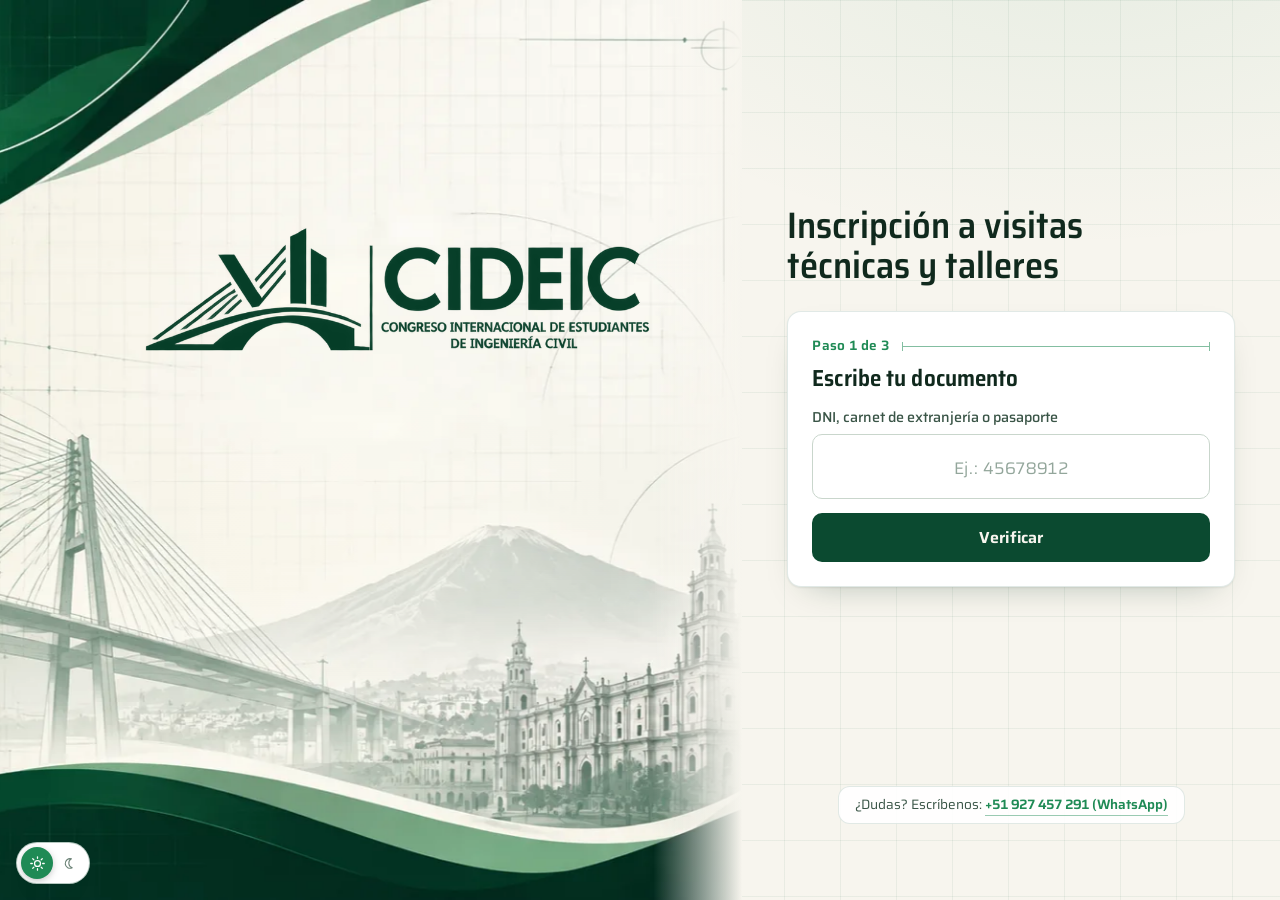
==== commit f938b638: "Sprint 5.1: aviso corregido, redes en el panel y fuente local Migración 10 (limpieza de intentos al " ====
--- a/docs/index.html
+++ b/docs/index.html
@@ -6,9 +6,7 @@
 <title>Inscripción · visitas técnicas y talleres</title>
 <link rel="stylesheet" href="base.css">
 <script>(function(){var t=null;try{t=localStorage.getItem("cideic_tema")}catch(e){}if(t!=="claro"&&t!=="oscuro")t=window.matchMedia&&matchMedia("(prefers-color-scheme: light)").matches?"claro":"oscuro";document.documentElement.setAttribute("data-tema",t)})();</script>
-<link rel="preconnect" href="https://fonts.googleapis.com">
-<link rel="preconnect" href="https://fonts.gstatic.com" crossorigin>
-<link rel="stylesheet" href="https://fonts.googleapis.com/css2?family=Saira:wdth,wght@75..125,300..800&display=swap" media="print" onload="this.media='all'">
+<link rel="stylesheet" href="tema/fuentes/saira.css">
 <link rel="stylesheet" href="tema/participante.css">
 <script src="config.js"></script>
 </head>
@@ -66,7 +64,7 @@
         <div><label for="nombres">Nombres</label><input id="nombres" autocomplete="given-name" maxlength="60" required></div>
         <div><label for="apellidos">Apellidos</label><input id="apellidos" autocomplete="family-name" maxlength="60" required></div>
       </div>
-      <label for="correo">Correo institucional</label>
+      <label for="correo">Correo electrónico</label>
       <input id="correo" type="email" autocomplete="email" maxlength="100" placeholder="nombre.apellido@universidad.edu.pe" required>
       <label for="celular">Celular con WhatsApp</label>
       <div class="fila">
@@ -291,7 +289,7 @@
     if (sel.length !== 2) return mensaje($('msg-2'), { tipo: 'combinacion_invalida', mensaje: 'Elige 2 actividades.' });
     if (datos.nombres.length < 2) return mensaje($('msg-2'), { tipo: 'datos_invalidos', mensaje: 'Escribe tus nombres.' });
     if (datos.apellidos.length < 2) return mensaje($('msg-2'), { tipo: 'datos_invalidos', mensaje: 'Escribe tus apellidos.' });
-    if (!/^[^\s@]+@[^\s@]+\.[^\s@]{2,}$/.test(datos.correo)) return mensaje($('msg-2'), { tipo: 'datos_invalidos', mensaje: 'Escribe tu correo institucional.' });
+    if (!/^[^\s@]+@[^\s@]+\.[^\s@]{2,}$/.test(datos.correo)) return mensaje($('msg-2'), { tipo: 'datos_invalidos', mensaje: 'Escribe tu correo electrónico.' });
     if (datos.pais === 'PE' ? !/^9\d{8}$/.test(cel.replace(/^51(?=9\d{8}$)/, '')) : !/^\d{6,14}$/.test(cel))
       return mensaje($('msg-2'), { tipo: 'celular_invalido', mensaje: datos.pais === 'PE' ? 'Revisa tu celular: en Perú son 9 dígitos y empiezan con 9.' : 'Revisa tu celular: entre 6 y 14 dígitos, sin el código de país.' });
     if (!$('acepta').checked) return mensaje($('msg-2'), { tipo: 'sin_consentimiento', mensaje: 'Para inscribirte necesitamos que aceptes el aviso de privacidad y el contacto por WhatsApp.' });
--- a/docs/tema/fuentes/saira.css
+++ b/docs/tema/fuentes/saira.css
@@ -0,0 +1,25 @@
+/* Saira · Copyright The Saira Project Authors · SIL Open Font License 1.1 (OFL.txt, https://openfontlicense.org).
+   Alojada aquí desde el Sprint 5.1 para no llamar a Google Fonts. La generó sprints/sprint-5.1/fuente.py desde:
+   https://fonts.googleapis.com/css2?family=Saira:wdth,wght@75..125,300..800&display=swap */
+
+/* latin-ext */
+@font-face {
+  font-family: 'Saira';
+  font-style: normal;
+  font-weight: 300 800;
+  font-stretch: 75% 125%;
+  font-display: swap;
+  src: url(saira-latin-ext.woff2) format('woff2');
+  unicode-range: U+0100-02BA, U+02BD-02C5, U+02C7-02CC, U+02CE-02D7, U+02DD-02FF, U+0304, U+0308, U+0329, U+1D00-1DBF, U+1E00-1E9F, U+1EF2-1EFF, U+2020, U+20A0-20AB, U+20AD-20C4, U+2113, U+2C60-2C7F, U+A720-A7FF;
+}
+
+/* latin */
+@font-face {
+  font-family: 'Saira';
+  font-style: normal;
+  font-weight: 300 800;
+  font-stretch: 75% 125%;
+  font-display: swap;
+  src: url(saira-latin.woff2) format('woff2');
+  unicode-range: U+0000-00FF, U+0131, U+0152-0153, U+02BB-02BC, U+02C6, U+02DA, U+02DC, U+0304, U+0308, U+0329, U+2000-206F, U+20AC, U+2122, U+2191, U+2193, U+2212, U+2215, U+FEFF, U+FFFD;
+}
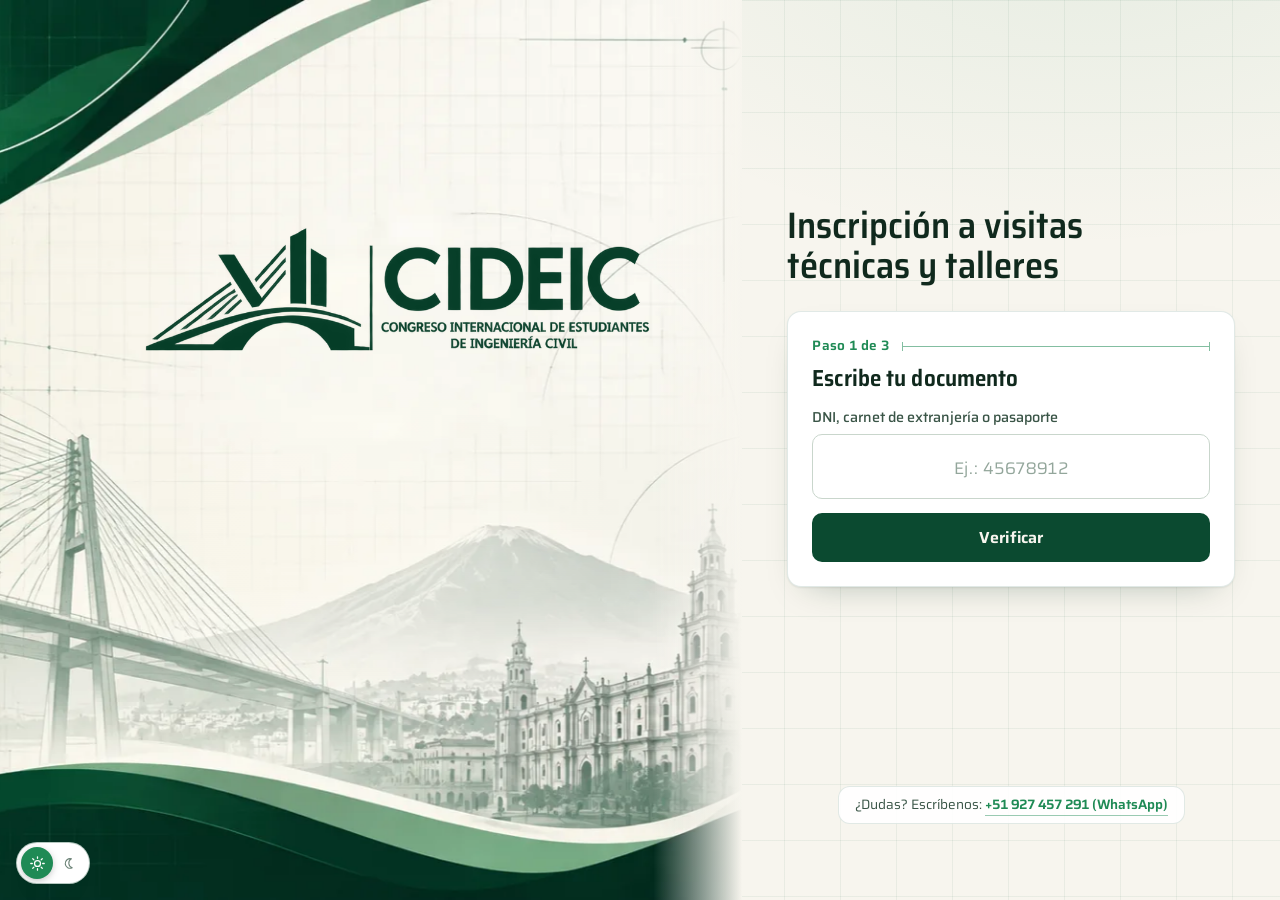
==== commit 292a9460: "Sprint 6.2: correo institucional en la página y el equipo de 21 Co-Authored-By: Claude Opus 5.5 <nor" ====
--- a/docs/index.html
+++ b/docs/index.html
@@ -64,8 +64,8 @@
         <div><label for="nombres">Nombres</label><input id="nombres" autocomplete="given-name" maxlength="60" required></div>
         <div><label for="apellidos">Apellidos</label><input id="apellidos" autocomplete="family-name" maxlength="60" required></div>
       </div>
-      <label for="correo">Correo electrónico</label>
-      <input id="correo" type="email" autocomplete="email" maxlength="100" placeholder="nombre.apellido@universidad.edu.pe" required>
+      <label for="correo">Correo institucional</label>
+      <input id="correo" type="email" autocomplete="email" maxlength="100" placeholder="nombre.apellido@estudiante.ucsm.edu.pe" required>
       <label for="celular">Celular con WhatsApp</label>
       <div class="fila">
         <select id="pais" aria-label="Código de país">
